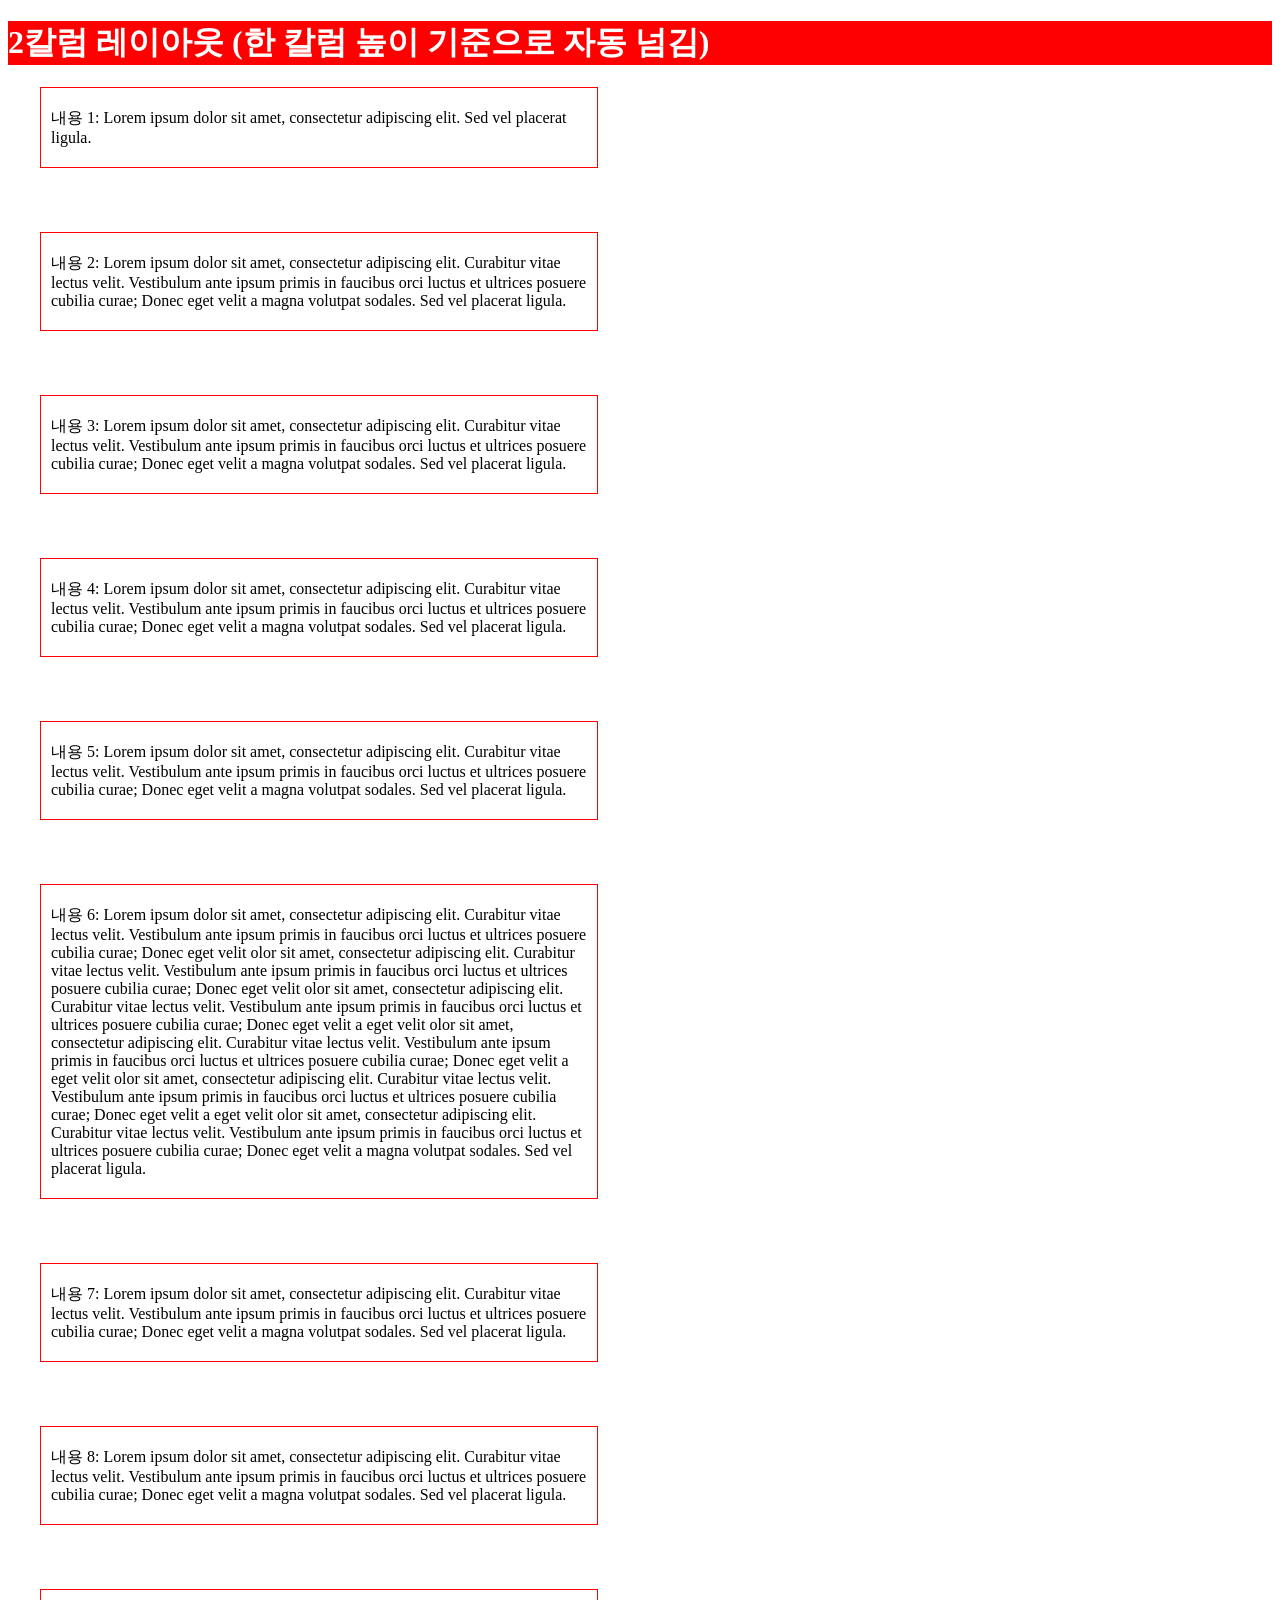
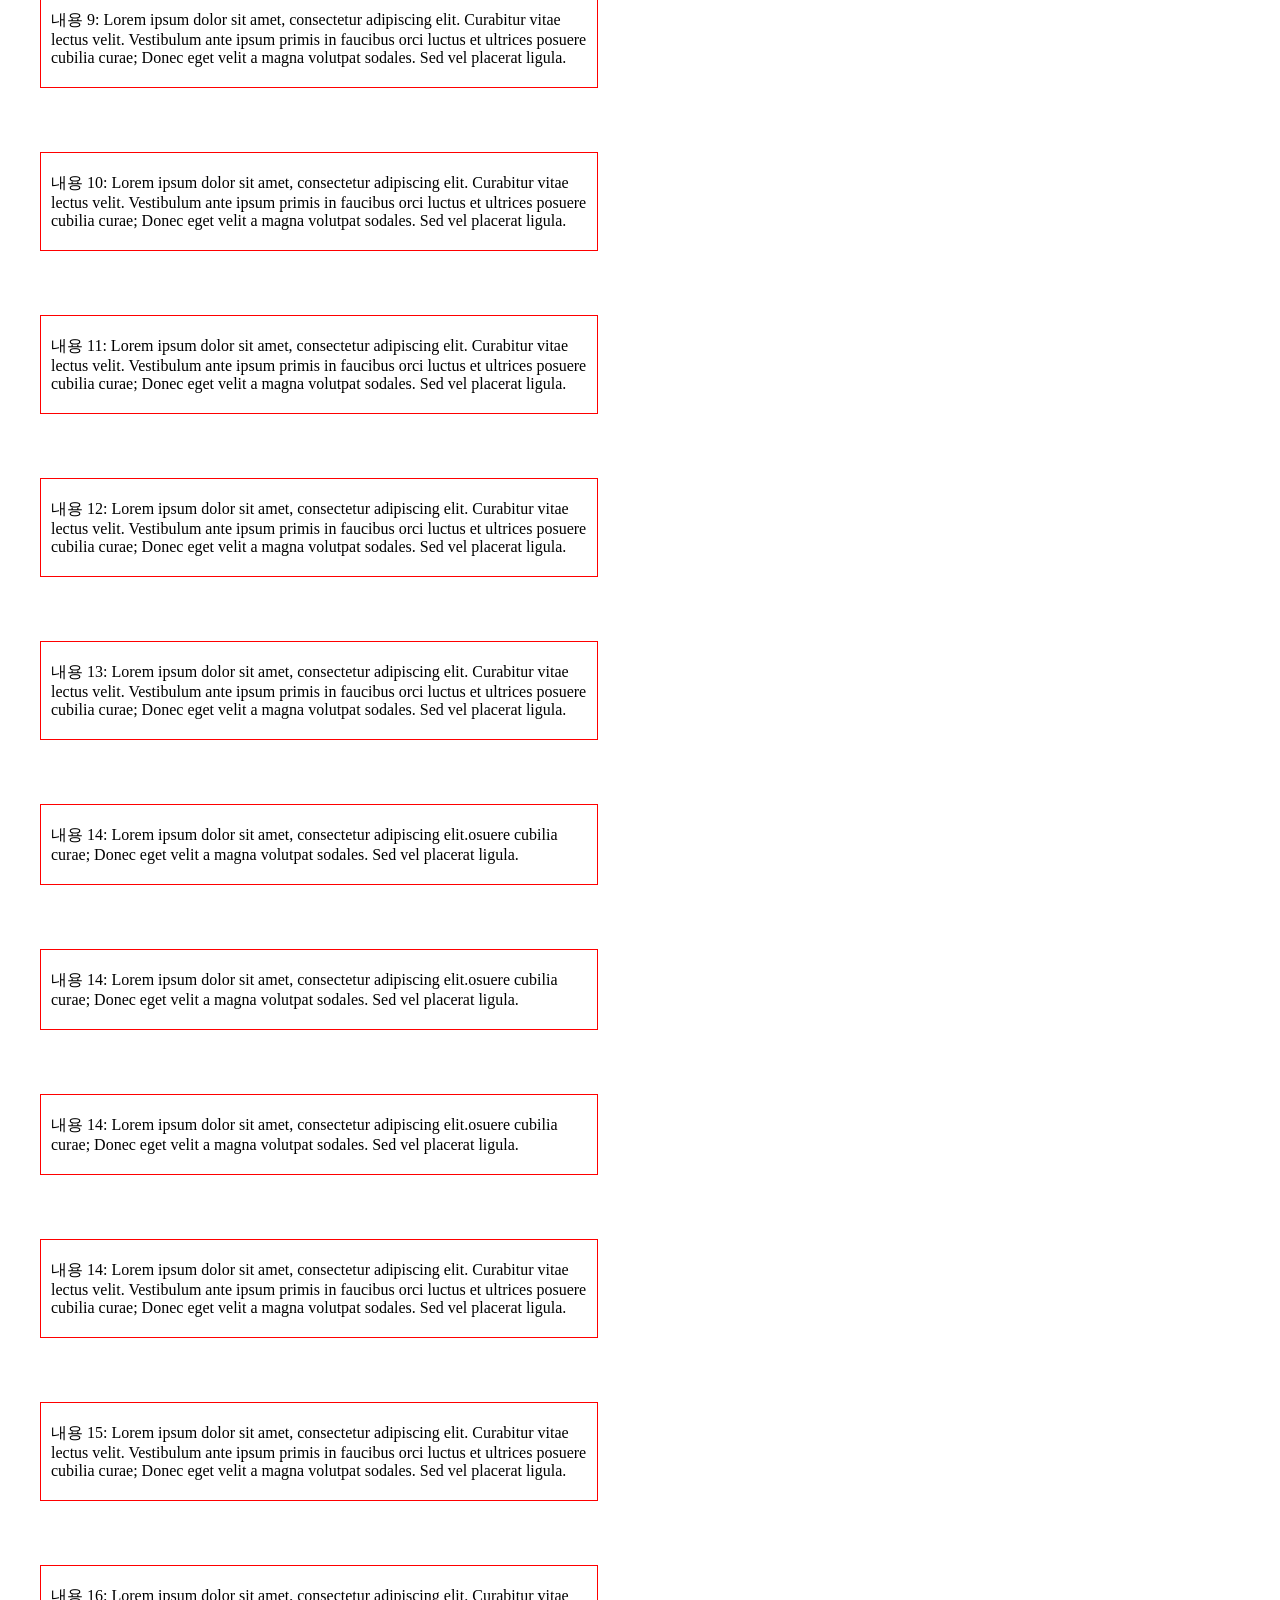
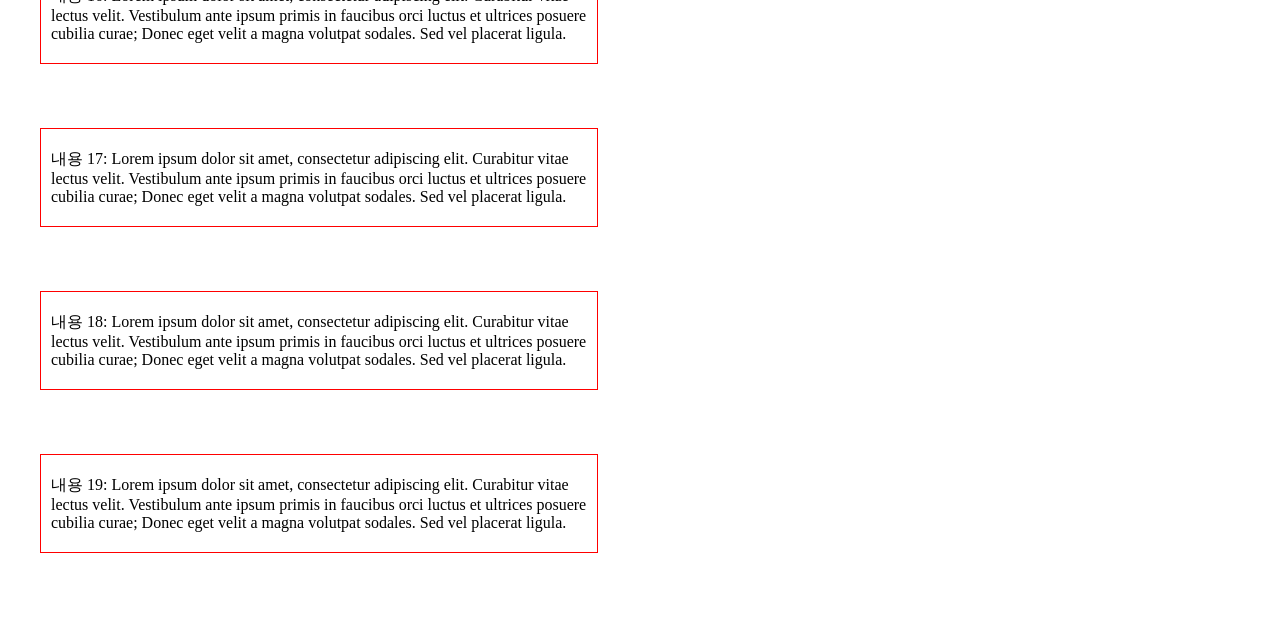
==== auto-column-fill-layout/index.html @ e8850e6c "Rename auto-column.html to index.html" ====
<!DOCTYPE html>
<html lang="ko">
<head>
	<meta charset="UTF-8">
	<meta name="viewport" content="width=device-width, initial-scale=1.0">
	<title>2칼럼 레이아웃</title>
	<link rel="stylesheet" href="auto-column.css">
</head>
<body>
	<h1>2칼럼 레이아웃 (한 칼럼 높이 기준으로 자동 넘김)</h1>
	<!-- JavaScript로 동적으로 p 태그가 생성됩니다 -->
	<div class="container">
		<p>내용 1: Lorem ipsum dolor sit amet, consectetur adipiscing elit. Sed vel placerat ligula.</p><p>내용 2: Lorem ipsum dolor sit amet, consectetur adipiscing elit. Curabitur vitae lectus velit. Vestibulum ante ipsum primis in faucibus orci luctus et ultrices posuere cubilia curae; Donec eget velit a magna volutpat sodales. Sed vel placerat ligula.</p><p>내용 3: Lorem ipsum dolor sit amet, consectetur adipiscing elit. Curabitur vitae lectus velit. Vestibulum ante ipsum primis in faucibus orci luctus et ultrices posuere cubilia curae; Donec eget velit a magna volutpat sodales. Sed vel placerat ligula.</p><p>내용 4: Lorem ipsum dolor sit amet, consectetur adipiscing elit. Curabitur vitae lectus velit. Vestibulum ante ipsum primis in faucibus orci luctus et ultrices posuere cubilia curae; Donec eget velit a magna volutpat sodales. Sed vel placerat ligula.</p><p>내용 5: Lorem ipsum dolor sit amet, consectetur adipiscing elit. Curabitur vitae lectus velit. Vestibulum ante ipsum primis in faucibus orci luctus et ultrices posuere cubilia curae; Donec eget velit a magna volutpat sodales. Sed vel placerat ligula.</p><p>내용 6: Lorem ipsum dolor sit amet, consectetur adipiscing elit. Curabitur vitae lectus velit. Vestibulum ante ipsum primis in faucibus orci luctus et ultrices posuere cubilia curae; Donec eget velit olor sit amet, consectetur adipiscing elit. Curabitur vitae lectus velit. Vestibulum ante ipsum primis in faucibus orci luctus et ultrices posuere cubilia curae; Donec eget velit olor sit amet, consectetur adipiscing elit. Curabitur vitae lectus velit. Vestibulum ante ipsum primis in faucibus orci luctus et ultrices posuere cubilia curae; Donec eget velit a  eget velit olor sit amet, consectetur adipiscing elit. Curabitur vitae lectus velit. Vestibulum ante ipsum primis in faucibus orci luctus et ultrices posuere cubilia curae; Donec eget velit a  eget velit olor sit amet, consectetur adipiscing elit. Curabitur vitae lectus velit. Vestibulum ante ipsum primis in faucibus orci luctus et ultrices posuere cubilia curae; Donec eget velit a  eget velit olor sit amet, consectetur adipiscing elit. Curabitur vitae lectus velit. Vestibulum ante ipsum primis in faucibus orci luctus et ultrices posuere cubilia curae; Donec eget velit a magna volutpat sodales. Sed vel placerat ligula.</p><p>내용 7: Lorem ipsum dolor sit amet, consectetur adipiscing elit. Curabitur vitae lectus velit. Vestibulum ante ipsum primis in faucibus orci luctus et ultrices posuere cubilia curae; Donec eget velit a magna volutpat sodales. Sed vel placerat ligula.</p><p>내용 8: Lorem ipsum dolor sit amet, consectetur adipiscing elit. Curabitur vitae lectus velit. Vestibulum ante ipsum primis in faucibus orci luctus et ultrices posuere cubilia curae; Donec eget velit a magna volutpat sodales. Sed vel placerat ligula.</p><p>내용 9: Lorem ipsum dolor sit amet, consectetur adipiscing elit. Curabitur vitae lectus velit. Vestibulum ante ipsum primis in faucibus orci luctus et ultrices posuere cubilia curae; Donec eget velit a magna volutpat sodales. Sed vel placerat ligula.</p><p>내용 10: Lorem ipsum dolor sit amet, consectetur adipiscing elit. Curabitur vitae lectus velit. Vestibulum ante ipsum primis in faucibus orci luctus et ultrices posuere cubilia curae; Donec eget velit a magna volutpat sodales. Sed vel placerat ligula.</p><p>내용 11: Lorem ipsum dolor sit amet, consectetur adipiscing elit. Curabitur vitae lectus velit. Vestibulum ante ipsum primis in faucibus orci luctus et ultrices posuere cubilia curae; Donec eget velit a magna volutpat sodales. Sed vel placerat ligula.</p><p>내용 12: Lorem ipsum dolor sit amet, consectetur adipiscing elit. Curabitur vitae lectus velit. Vestibulum ante ipsum primis in faucibus orci luctus et ultrices posuere cubilia curae; Donec eget velit a magna volutpat sodales. Sed vel placerat ligula.</p><p>내용 13: Lorem ipsum dolor sit amet, consectetur adipiscing elit. Curabitur vitae lectus velit. Vestibulum ante ipsum primis in faucibus orci luctus et ultrices posuere cubilia curae; Donec eget velit a magna volutpat sodales. Sed vel placerat ligula.</p><p>내용 14: Lorem ipsum dolor sit amet, consectetur adipiscing elit.osuere cubilia curae; Donec eget velit a magna volutpat sodales. Sed vel placerat ligula.</p><p>내용 14: Lorem ipsum dolor sit amet, consectetur adipiscing elit.osuere cubilia curae; Donec eget velit a magna volutpat sodales. Sed vel placerat ligula.</p><p>내용 14: Lorem ipsum dolor sit amet, consectetur adipiscing elit.osuere cubilia curae; Donec eget velit a magna volutpat sodales. Sed vel placerat ligula.</p><p>내용 14: Lorem ipsum dolor sit amet, consectetur adipiscing elit. Curabitur vitae lectus velit. Vestibulum ante ipsum primis in faucibus orci luctus et ultrices posuere cubilia curae; Donec eget velit a magna volutpat sodales. Sed vel placerat ligula.</p><p>내용 15: Lorem ipsum dolor sit amet, consectetur adipiscing elit. Curabitur vitae lectus velit. Vestibulum ante ipsum primis in faucibus orci luctus et ultrices posuere cubilia curae; Donec eget velit a magna volutpat sodales. Sed vel placerat ligula.</p><p>내용 16: Lorem ipsum dolor sit amet, consectetur adipiscing elit. Curabitur vitae lectus velit. Vestibulum ante ipsum primis in faucibus orci luctus et ultrices posuere cubilia curae; Donec eget velit a magna volutpat sodales. Sed vel placerat ligula.</p><p>내용 17: Lorem ipsum dolor sit amet, consectetur adipiscing elit. Curabitur vitae lectus velit. Vestibulum ante ipsum primis in faucibus orci luctus et ultrices posuere cubilia curae; Donec eget velit a magna volutpat sodales. Sed vel placerat ligula.</p><p>내용 18: Lorem ipsum dolor sit amet, consectetur adipiscing elit. Curabitur vitae lectus velit. Vestibulum ante ipsum primis in faucibus orci luctus et ultrices posuere cubilia curae; Donec eget velit a magna volutpat sodales. Sed vel placerat ligula.</p><p>내용 19: Lorem ipsum dolor sit amet, consectetur adipiscing elit. Curabitur vitae lectus velit. Vestibulum ante ipsum primis in faucibus orci luctus et ultrices posuere cubilia curae; Donec eget velit a magna volutpat sodales. Sed vel placerat ligula.</p>
	</div>
</body>
</html>
---- auto-column-fill-layout/auto-column.css ----
@charset "UTF-8";

h1 {
	background-color: red;
	color: white;
}
.container {
	column-count: 2;
	/* 칼럼 수 설정 */
	column-gap: 20px;
	/* 칼럼 간격 설정 */
	column-fill: auto;
	/* 콘텐츠가 세로로 채워지며 칼럼을 넘길 수 있게 설정 */
}

.container p {
	break-inside: avoid;
	margin: 0 2rem 4rem;
	/* 각 콘텐츠 간의 간격 */

	border: solid 1px red;
	padding: 20px 10px;
}
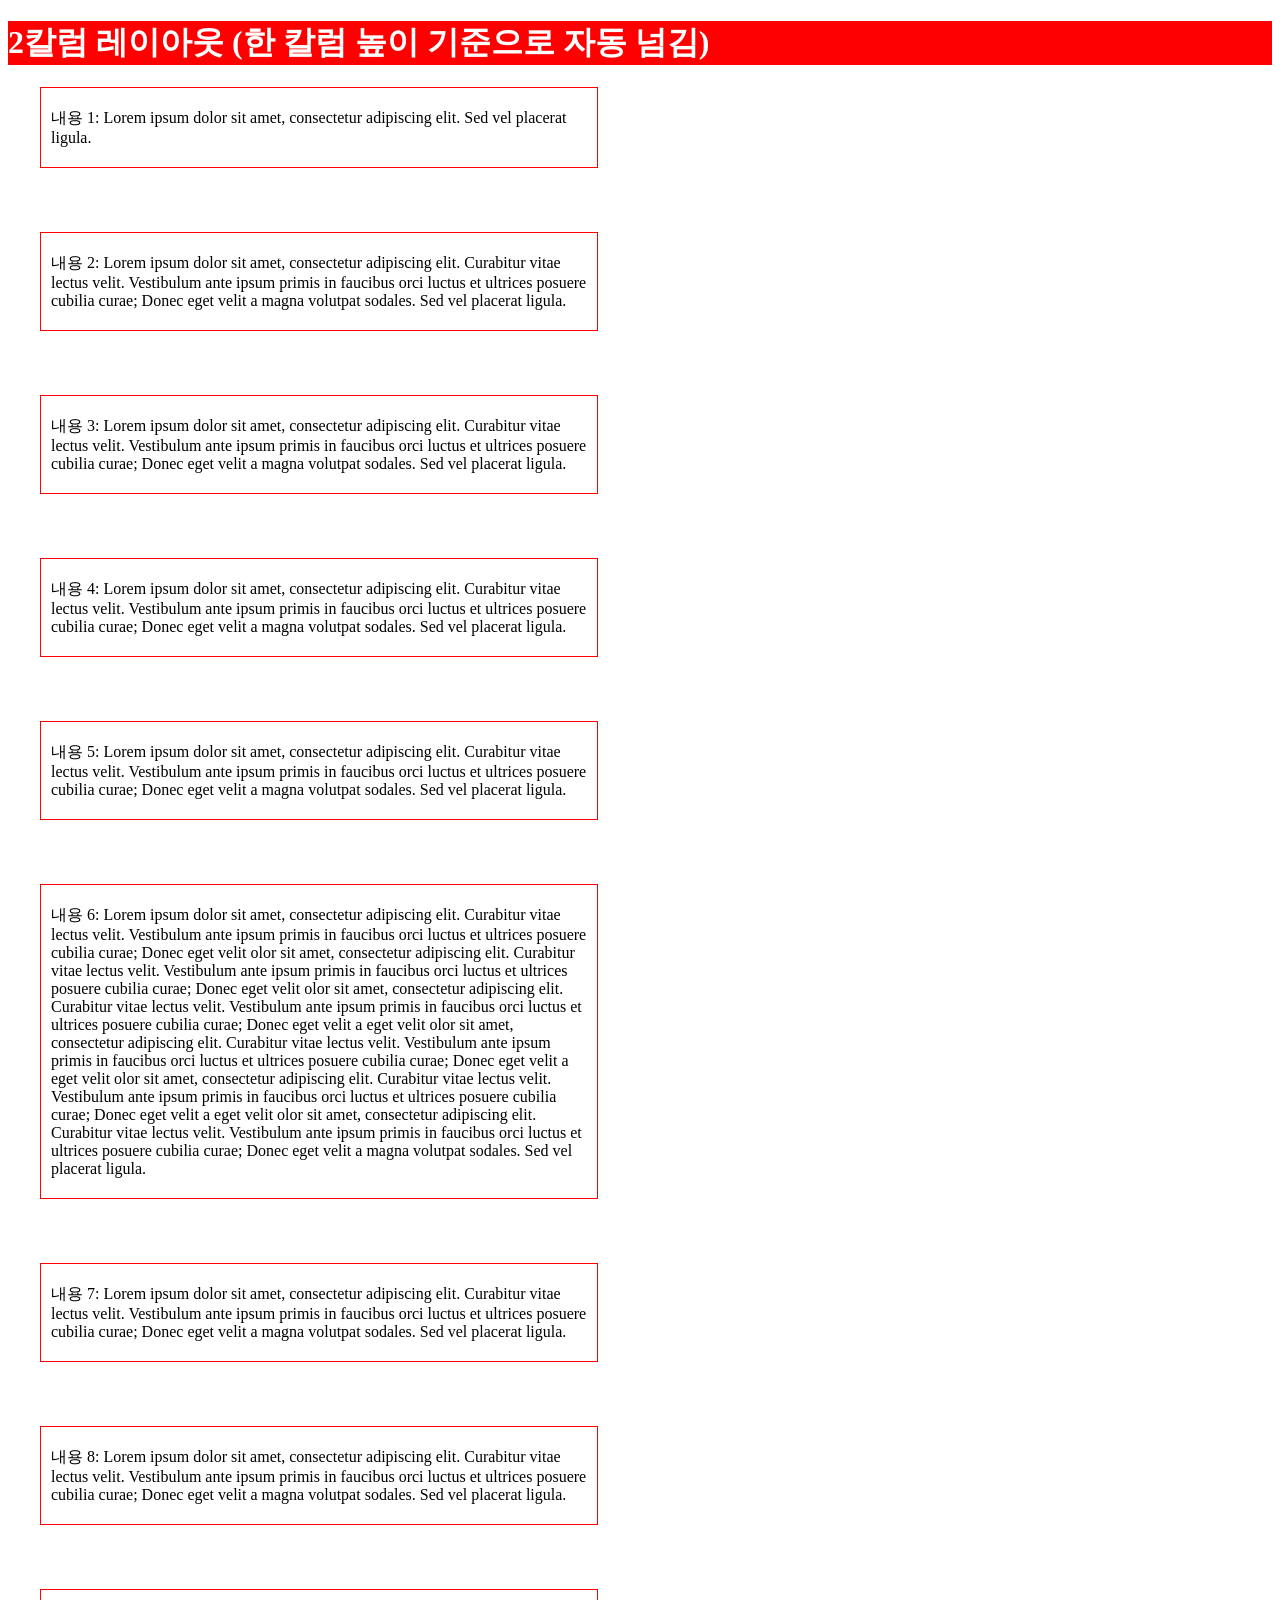
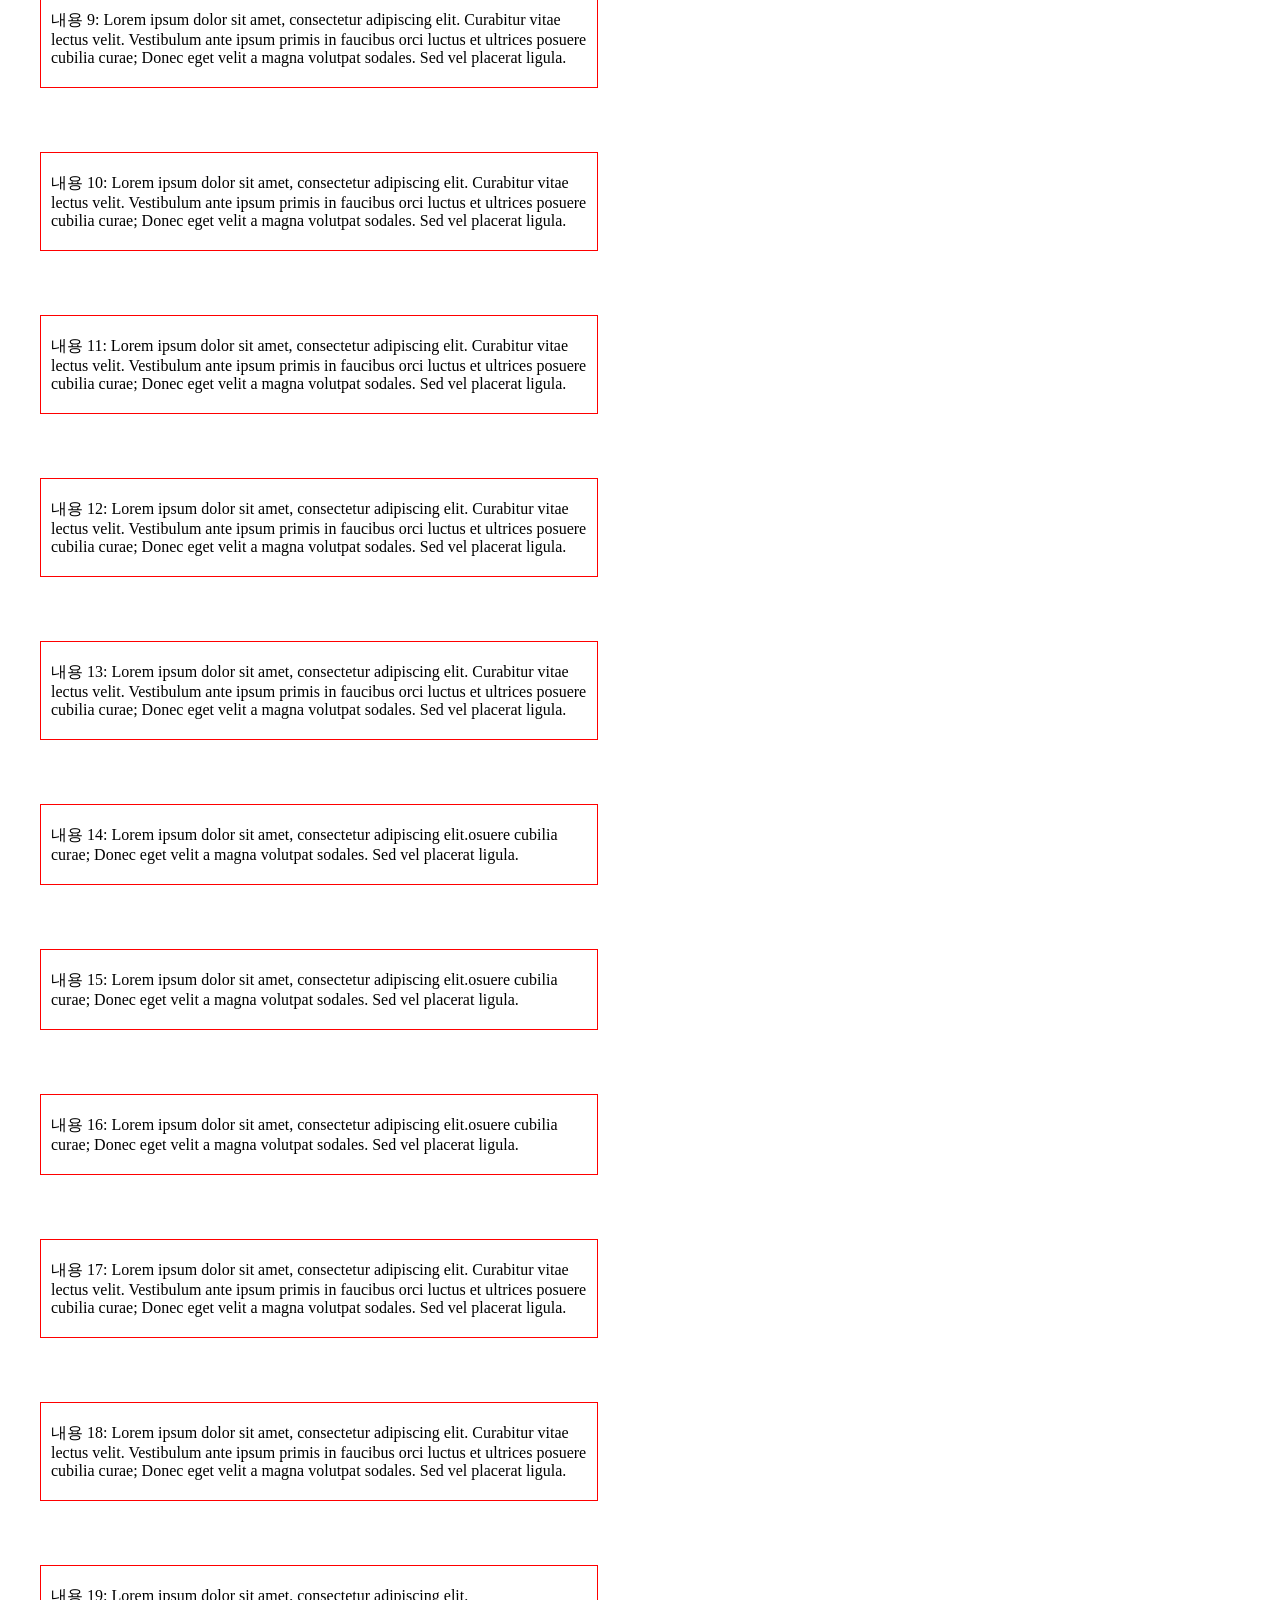
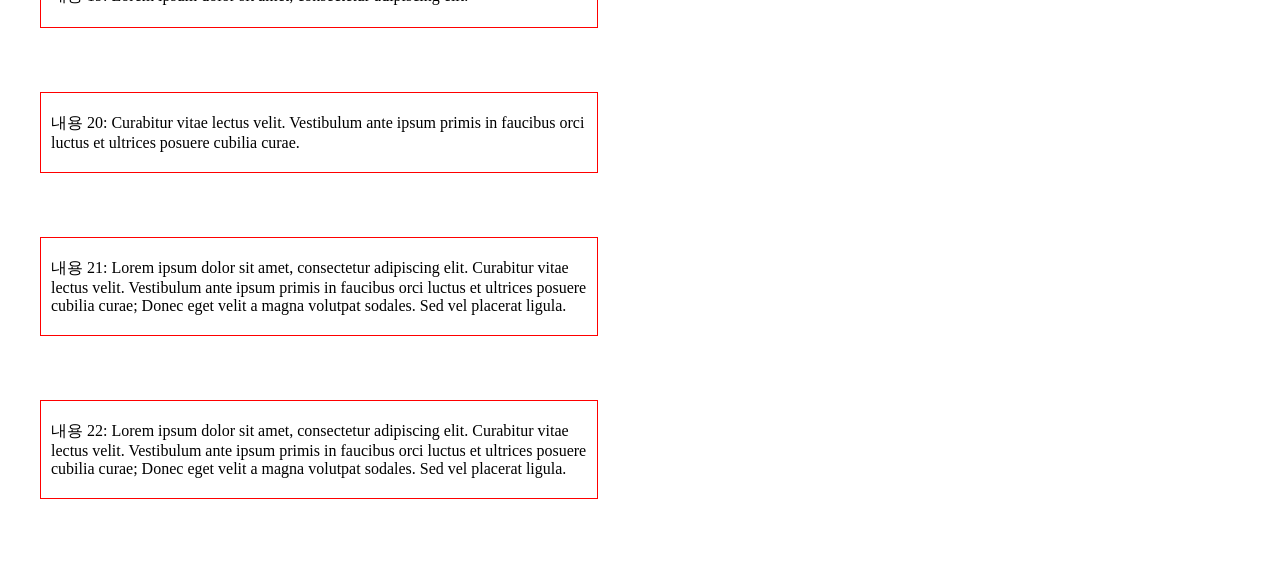
==== commit 39fd01ec: "03/10 R02" ====
--- a/auto-column-fill-layout/index.html
+++ b/auto-column-fill-layout/index.html
@@ -1,16 +1,84 @@
 <!DOCTYPE html>
 <html lang="ko">
+
 <head>
 	<meta charset="UTF-8">
 	<meta name="viewport" content="width=device-width, initial-scale=1.0">
 	<title>2칼럼 레이아웃</title>
 	<link rel="stylesheet" href="auto-column.css">
 </head>
+
 <body>
 	<h1>2칼럼 레이아웃 (한 칼럼 높이 기준으로 자동 넘김)</h1>
 	<!-- JavaScript로 동적으로 p 태그가 생성됩니다 -->
 	<div class="container">
-		<p>내용 1: Lorem ipsum dolor sit amet, consectetur adipiscing elit. Sed vel placerat ligula.</p><p>내용 2: Lorem ipsum dolor sit amet, consectetur adipiscing elit. Curabitur vitae lectus velit. Vestibulum ante ipsum primis in faucibus orci luctus et ultrices posuere cubilia curae; Donec eget velit a magna volutpat sodales. Sed vel placerat ligula.</p><p>내용 3: Lorem ipsum dolor sit amet, consectetur adipiscing elit. Curabitur vitae lectus velit. Vestibulum ante ipsum primis in faucibus orci luctus et ultrices posuere cubilia curae; Donec eget velit a magna volutpat sodales. Sed vel placerat ligula.</p><p>내용 4: Lorem ipsum dolor sit amet, consectetur adipiscing elit. Curabitur vitae lectus velit. Vestibulum ante ipsum primis in faucibus orci luctus et ultrices posuere cubilia curae; Donec eget velit a magna volutpat sodales. Sed vel placerat ligula.</p><p>내용 5: Lorem ipsum dolor sit amet, consectetur adipiscing elit. Curabitur vitae lectus velit. Vestibulum ante ipsum primis in faucibus orci luctus et ultrices posuere cubilia curae; Donec eget velit a magna volutpat sodales. Sed vel placerat ligula.</p><p>내용 6: Lorem ipsum dolor sit amet, consectetur adipiscing elit. Curabitur vitae lectus velit. Vestibulum ante ipsum primis in faucibus orci luctus et ultrices posuere cubilia curae; Donec eget velit olor sit amet, consectetur adipiscing elit. Curabitur vitae lectus velit. Vestibulum ante ipsum primis in faucibus orci luctus et ultrices posuere cubilia curae; Donec eget velit olor sit amet, consectetur adipiscing elit. Curabitur vitae lectus velit. Vestibulum ante ipsum primis in faucibus orci luctus et ultrices posuere cubilia curae; Donec eget velit a  eget velit olor sit amet, consectetur adipiscing elit. Curabitur vitae lectus velit. Vestibulum ante ipsum primis in faucibus orci luctus et ultrices posuere cubilia curae; Donec eget velit a  eget velit olor sit amet, consectetur adipiscing elit. Curabitur vitae lectus velit. Vestibulum ante ipsum primis in faucibus orci luctus et ultrices posuere cubilia curae; Donec eget velit a  eget velit olor sit amet, consectetur adipiscing elit. Curabitur vitae lectus velit. Vestibulum ante ipsum primis in faucibus orci luctus et ultrices posuere cubilia curae; Donec eget velit a magna volutpat sodales. Sed vel placerat ligula.</p><p>내용 7: Lorem ipsum dolor sit amet, consectetur adipiscing elit. Curabitur vitae lectus velit. Vestibulum ante ipsum primis in faucibus orci luctus et ultrices posuere cubilia curae; Donec eget velit a magna volutpat sodales. Sed vel placerat ligula.</p><p>내용 8: Lorem ipsum dolor sit amet, consectetur adipiscing elit. Curabitur vitae lectus velit. Vestibulum ante ipsum primis in faucibus orci luctus et ultrices posuere cubilia curae; Donec eget velit a magna volutpat sodales. Sed vel placerat ligula.</p><p>내용 9: Lorem ipsum dolor sit amet, consectetur adipiscing elit. Curabitur vitae lectus velit. Vestibulum ante ipsum primis in faucibus orci luctus et ultrices posuere cubilia curae; Donec eget velit a magna volutpat sodales. Sed vel placerat ligula.</p><p>내용 10: Lorem ipsum dolor sit amet, consectetur adipiscing elit. Curabitur vitae lectus velit. Vestibulum ante ipsum primis in faucibus orci luctus et ultrices posuere cubilia curae; Donec eget velit a magna volutpat sodales. Sed vel placerat ligula.</p><p>내용 11: Lorem ipsum dolor sit amet, consectetur adipiscing elit. Curabitur vitae lectus velit. Vestibulum ante ipsum primis in faucibus orci luctus et ultrices posuere cubilia curae; Donec eget velit a magna volutpat sodales. Sed vel placerat ligula.</p><p>내용 12: Lorem ipsum dolor sit amet, consectetur adipiscing elit. Curabitur vitae lectus velit. Vestibulum ante ipsum primis in faucibus orci luctus et ultrices posuere cubilia curae; Donec eget velit a magna volutpat sodales. Sed vel placerat ligula.</p><p>내용 13: Lorem ipsum dolor sit amet, consectetur adipiscing elit. Curabitur vitae lectus velit. Vestibulum ante ipsum primis in faucibus orci luctus et ultrices posuere cubilia curae; Donec eget velit a magna volutpat sodales. Sed vel placerat ligula.</p><p>내용 14: Lorem ipsum dolor sit amet, consectetur adipiscing elit.osuere cubilia curae; Donec eget velit a magna volutpat sodales. Sed vel placerat ligula.</p><p>내용 14: Lorem ipsum dolor sit amet, consectetur adipiscing elit.osuere cubilia curae; Donec eget velit a magna volutpat sodales. Sed vel placerat ligula.</p><p>내용 14: Lorem ipsum dolor sit amet, consectetur adipiscing elit.osuere cubilia curae; Donec eget velit a magna volutpat sodales. Sed vel placerat ligula.</p><p>내용 14: Lorem ipsum dolor sit amet, consectetur adipiscing elit. Curabitur vitae lectus velit. Vestibulum ante ipsum primis in faucibus orci luctus et ultrices posuere cubilia curae; Donec eget velit a magna volutpat sodales. Sed vel placerat ligula.</p><p>내용 15: Lorem ipsum dolor sit amet, consectetur adipiscing elit. Curabitur vitae lectus velit. Vestibulum ante ipsum primis in faucibus orci luctus et ultrices posuere cubilia curae; Donec eget velit a magna volutpat sodales. Sed vel placerat ligula.</p><p>내용 16: Lorem ipsum dolor sit amet, consectetur adipiscing elit. Curabitur vitae lectus velit. Vestibulum ante ipsum primis in faucibus orci luctus et ultrices posuere cubilia curae; Donec eget velit a magna volutpat sodales. Sed vel placerat ligula.</p><p>내용 17: Lorem ipsum dolor sit amet, consectetur adipiscing elit. Curabitur vitae lectus velit. Vestibulum ante ipsum primis in faucibus orci luctus et ultrices posuere cubilia curae; Donec eget velit a magna volutpat sodales. Sed vel placerat ligula.</p><p>내용 18: Lorem ipsum dolor sit amet, consectetur adipiscing elit. Curabitur vitae lectus velit. Vestibulum ante ipsum primis in faucibus orci luctus et ultrices posuere cubilia curae; Donec eget velit a magna volutpat sodales. Sed vel placerat ligula.</p><p>내용 19: Lorem ipsum dolor sit amet, consectetur adipiscing elit. Curabitur vitae lectus velit. Vestibulum ante ipsum primis in faucibus orci luctus et ultrices posuere cubilia curae; Donec eget velit a magna volutpat sodales. Sed vel placerat ligula.</p>
+		<p>내용 1: Lorem ipsum dolor sit amet, consectetur adipiscing elit. Sed vel placerat ligula.</p>
+		<p>내용 2: Lorem ipsum dolor sit amet, consectetur adipiscing elit. Curabitur vitae lectus velit. Vestibulum ante
+			ipsum primis in faucibus orci luctus et ultrices posuere cubilia curae; Donec eget velit a magna volutpat
+			sodales. Sed vel placerat ligula.</p>
+		<p>내용 3: Lorem ipsum dolor sit amet, consectetur adipiscing elit. Curabitur vitae lectus velit. Vestibulum ante
+			ipsum primis in faucibus orci luctus et ultrices posuere cubilia curae; Donec eget velit a magna volutpat
+			sodales. Sed vel placerat ligula.</p>
+		<p>내용 4: Lorem ipsum dolor sit amet, consectetur adipiscing elit. Curabitur vitae lectus velit. Vestibulum ante
+			ipsum primis in faucibus orci luctus et ultrices posuere cubilia curae; Donec eget velit a magna volutpat
+			sodales. Sed vel placerat ligula.</p>
+		<p>내용 5: Lorem ipsum dolor sit amet, consectetur adipiscing elit. Curabitur vitae lectus velit. Vestibulum ante
+			ipsum primis in faucibus orci luctus et ultrices posuere cubilia curae; Donec eget velit a magna volutpat
+			sodales. Sed vel placerat ligula.</p>
+		<p>내용 6: Lorem ipsum dolor sit amet, consectetur adipiscing elit. Curabitur vitae lectus velit. Vestibulum ante
+			ipsum primis in faucibus orci luctus et ultrices posuere cubilia curae; Donec eget velit olor sit amet,
+			consectetur adipiscing elit. Curabitur vitae lectus velit. Vestibulum ante ipsum primis in faucibus orci
+			luctus et ultrices posuere cubilia curae; Donec eget velit olor sit amet, consectetur adipiscing elit.
+			Curabitur vitae lectus velit. Vestibulum ante ipsum primis in faucibus orci luctus et ultrices posuere
+			cubilia curae; Donec eget velit a eget velit olor sit amet, consectetur adipiscing elit. Curabitur vitae
+			lectus velit. Vestibulum ante ipsum primis in faucibus orci luctus et ultrices posuere cubilia curae; Donec
+			eget velit a eget velit olor sit amet, consectetur adipiscing elit. Curabitur vitae lectus velit. Vestibulum
+			ante ipsum primis in faucibus orci luctus et ultrices posuere cubilia curae; Donec eget velit a eget velit
+			olor sit amet, consectetur adipiscing elit. Curabitur vitae lectus velit. Vestibulum ante ipsum primis in
+			faucibus orci luctus et ultrices posuere cubilia curae; Donec eget velit a magna volutpat sodales. Sed vel
+			placerat ligula.</p>
+		<p>내용 7: Lorem ipsum dolor sit amet, consectetur adipiscing elit. Curabitur vitae lectus velit. Vestibulum ante
+			ipsum primis in faucibus orci luctus et ultrices posuere cubilia curae; Donec eget velit a magna volutpat
+			sodales. Sed vel placerat ligula.</p>
+		<p>내용 8: Lorem ipsum dolor sit amet, consectetur adipiscing elit. Curabitur vitae lectus velit. Vestibulum ante
+			ipsum primis in faucibus orci luctus et ultrices posuere cubilia curae; Donec eget velit a magna volutpat
+			sodales. Sed vel placerat ligula.</p>
+		<p>내용 9: Lorem ipsum dolor sit amet, consectetur adipiscing elit. Curabitur vitae lectus velit. Vestibulum ante
+			ipsum primis in faucibus orci luctus et ultrices posuere cubilia curae; Donec eget velit a magna volutpat
+			sodales. Sed vel placerat ligula.</p>
+		<p>내용 10: Lorem ipsum dolor sit amet, consectetur adipiscing elit. Curabitur vitae lectus velit. Vestibulum ante
+			ipsum primis in faucibus orci luctus et ultrices posuere cubilia curae; Donec eget velit a magna volutpat
+			sodales. Sed vel placerat ligula.</p>
+		<p>내용 11: Lorem ipsum dolor sit amet, consectetur adipiscing elit. Curabitur vitae lectus velit. Vestibulum ante
+			ipsum primis in faucibus orci luctus et ultrices posuere cubilia curae; Donec eget velit a magna volutpat
+			sodales. Sed vel placerat ligula.</p>
+		<p>내용 12: Lorem ipsum dolor sit amet, consectetur adipiscing elit. Curabitur vitae lectus velit. Vestibulum ante
+			ipsum primis in faucibus orci luctus et ultrices posuere cubilia curae; Donec eget velit a magna volutpat
+			sodales. Sed vel placerat ligula.</p>
+		<p>내용 13: Lorem ipsum dolor sit amet, consectetur adipiscing elit. Curabitur vitae lectus velit. Vestibulum ante
+			ipsum primis in faucibus orci luctus et ultrices posuere cubilia curae; Donec eget velit a magna volutpat
+			sodales. Sed vel placerat ligula.</p>
+		<p>내용 14: Lorem ipsum dolor sit amet, consectetur adipiscing elit.osuere cubilia curae; Donec eget velit a magna
+			volutpat sodales. Sed vel placerat ligula.</p>
+		<p>내용 15: Lorem ipsum dolor sit amet, consectetur adipiscing elit.osuere cubilia curae; Donec eget velit a magna
+			volutpat sodales. Sed vel placerat ligula.</p>
+		<p>내용 16: Lorem ipsum dolor sit amet, consectetur adipiscing elit.osuere cubilia curae; Donec eget velit a magna
+			volutpat sodales. Sed vel placerat ligula.</p>
+		<p>내용 17: Lorem ipsum dolor sit amet, consectetur adipiscing elit. Curabitur vitae lectus velit. Vestibulum ante
+			ipsum primis in faucibus orci luctus et ultrices posuere cubilia curae; Donec eget velit a magna volutpat
+			sodales. Sed vel placerat ligula.</p>
+		<p>내용 18: Lorem ipsum dolor sit amet, consectetur adipiscing elit. Curabitur vitae lectus velit. Vestibulum ante
+			ipsum primis in faucibus orci luctus et ultrices posuere cubilia curae; Donec eget velit a magna volutpat
+			sodales. Sed vel placerat ligula.</p>
+		<p>내용 19: Lorem ipsum dolor sit amet, consectetur adipiscing elit.</p>
+		<p>내용 20: Curabitur vitae lectus velit. Vestibulum ante ipsum primis in faucibus orci luctus et ultrices posuere cubilia curae.</p>
+		<p>내용 21: Lorem ipsum dolor sit amet, consectetur adipiscing elit. Curabitur vitae lectus velit. Vestibulum ante
+			ipsum primis in faucibus orci luctus et ultrices posuere cubilia curae; Donec eget velit a magna volutpat
+			sodales. Sed vel placerat ligula.</p>
+		<p>내용 22: Lorem ipsum dolor sit amet, consectetur adipiscing elit. Curabitur vitae lectus velit. Vestibulum ante
+			ipsum primis in faucibus orci luctus et ultrices posuere cubilia curae; Donec eget velit a magna volutpat
+			sodales. Sed vel placerat ligula.</p>
 	</div>
 </body>
-</html>
+
+</html>
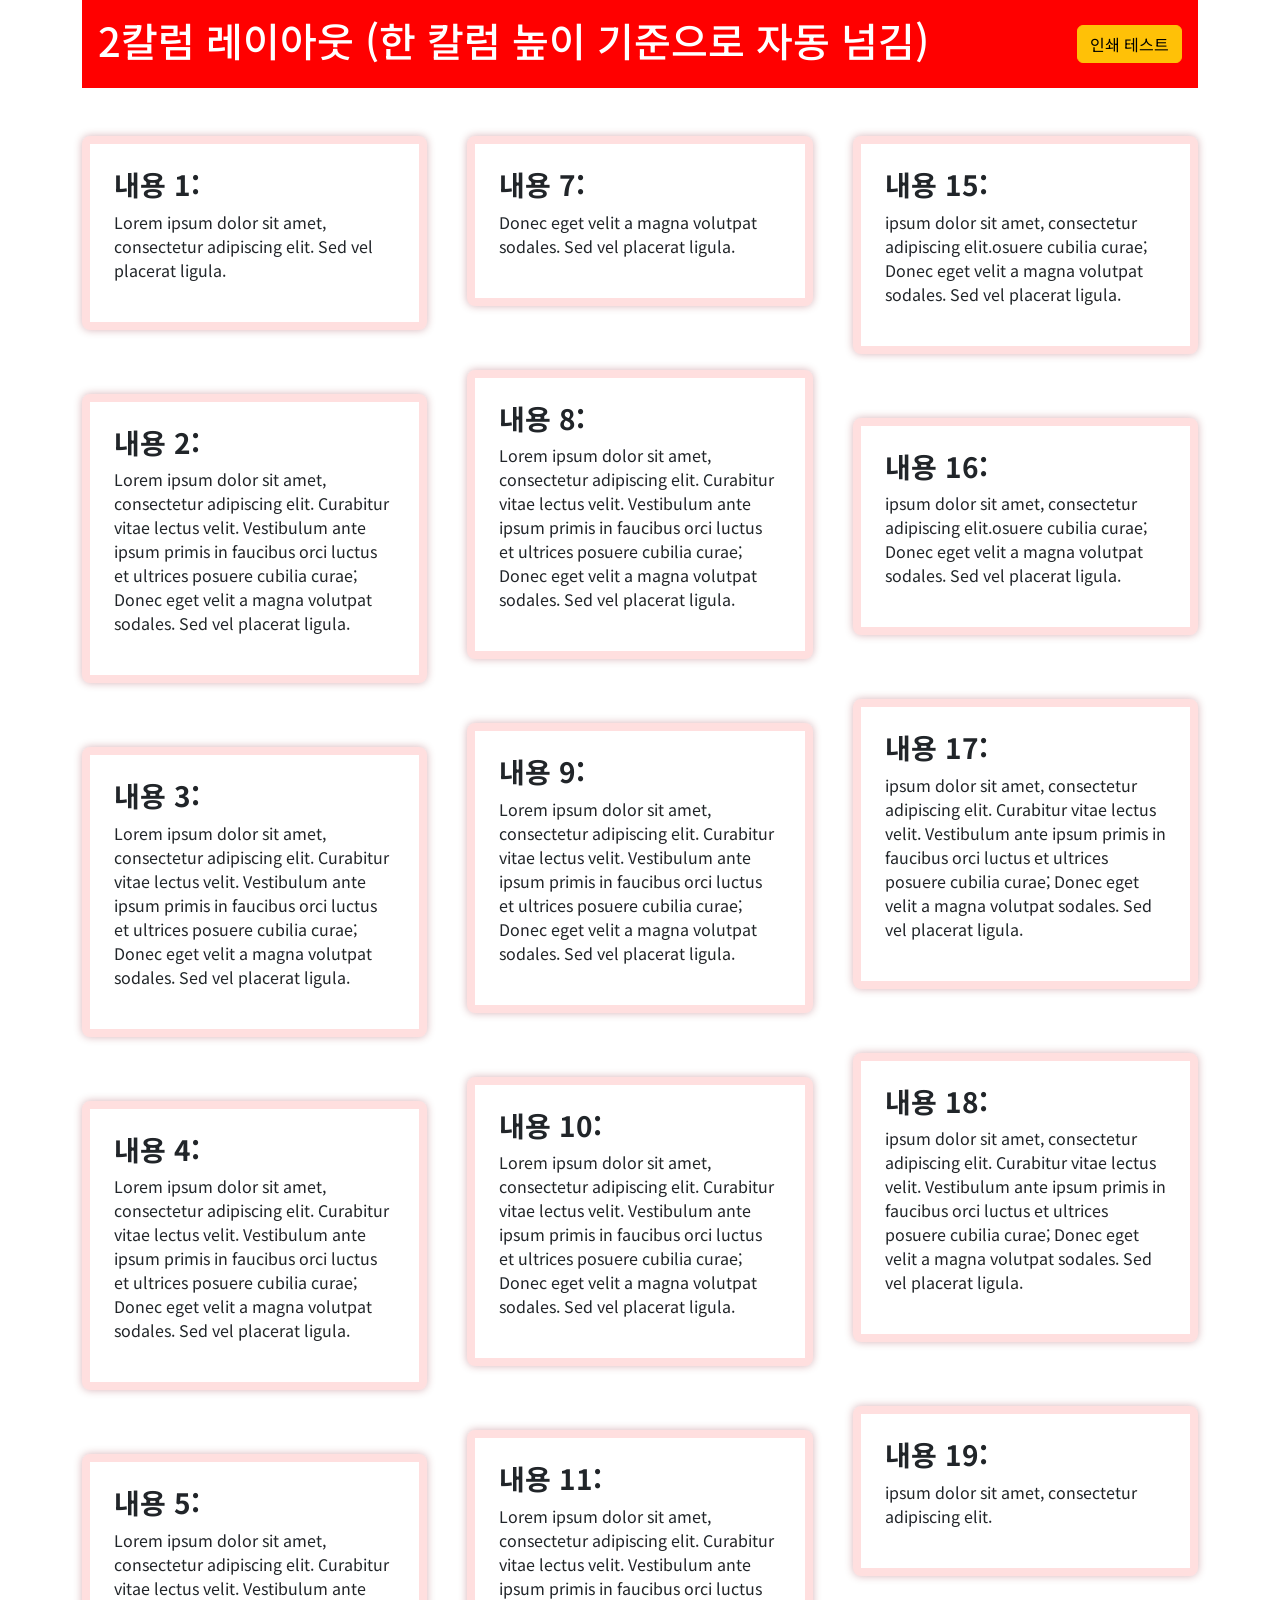
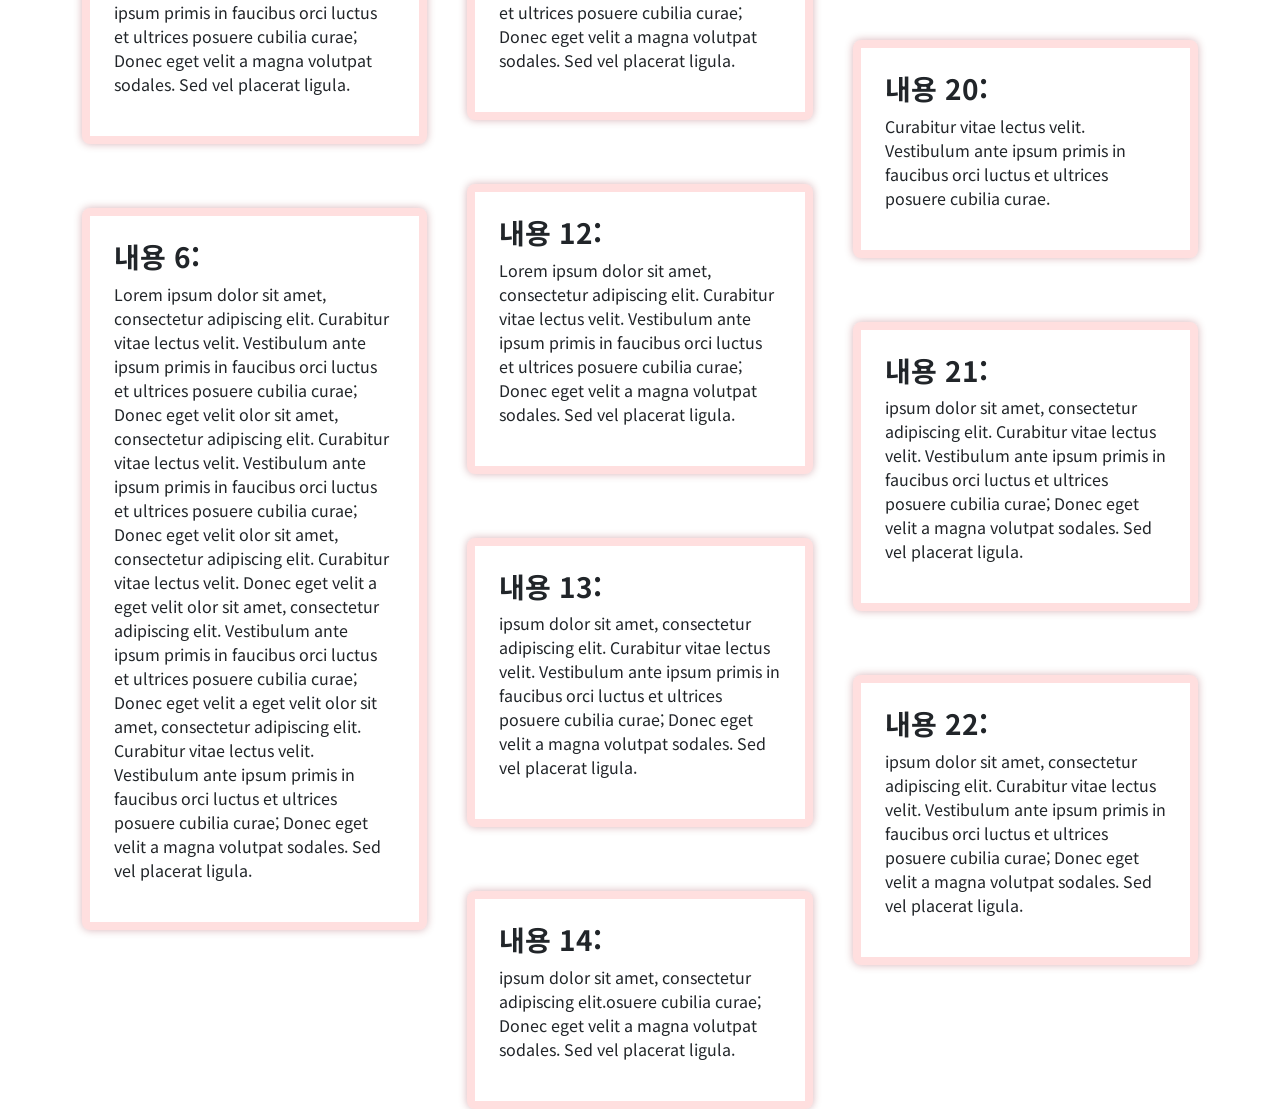
==== commit eeb393cf: "03/10 R03" ====
--- a/auto-column-fill-layout/index.html
+++ b/auto-column-fill-layout/index.html
@@ -5,79 +5,150 @@
 	<meta charset="UTF-8">
 	<meta name="viewport" content="width=device-width, initial-scale=1.0">
 	<title>2칼럼 레이아웃</title>
+	<link rel="stylesheet" href="https://cdn.jsdelivr.net/npm/bootstrap@5.3.3/dist/css/bootstrap.min.css">
+	<link href="https://fonts.googleapis.com/css2?family=Noto+Sans+KR:wght@100;300;400;500;700&display=swap" rel="stylesheet">
 	<link rel="stylesheet" href="auto-column.css">
 </head>
 
 <body>
-	<h1>2칼럼 레이아웃 (한 칼럼 높이 기준으로 자동 넘김)</h1>
-	<!-- JavaScript로 동적으로 p 태그가 생성됩니다 -->
 	<div class="container">
-		<p>내용 1: Lorem ipsum dolor sit amet, consectetur adipiscing elit. Sed vel placerat ligula.</p>
-		<p>내용 2: Lorem ipsum dolor sit amet, consectetur adipiscing elit. Curabitur vitae lectus velit. Vestibulum ante
-			ipsum primis in faucibus orci luctus et ultrices posuere cubilia curae; Donec eget velit a magna volutpat
-			sodales. Sed vel placerat ligula.</p>
-		<p>내용 3: Lorem ipsum dolor sit amet, consectetur adipiscing elit. Curabitur vitae lectus velit. Vestibulum ante
-			ipsum primis in faucibus orci luctus et ultrices posuere cubilia curae; Donec eget velit a magna volutpat
-			sodales. Sed vel placerat ligula.</p>
-		<p>내용 4: Lorem ipsum dolor sit amet, consectetur adipiscing elit. Curabitur vitae lectus velit. Vestibulum ante
-			ipsum primis in faucibus orci luctus et ultrices posuere cubilia curae; Donec eget velit a magna volutpat
-			sodales. Sed vel placerat ligula.</p>
-		<p>내용 5: Lorem ipsum dolor sit amet, consectetur adipiscing elit. Curabitur vitae lectus velit. Vestibulum ante
-			ipsum primis in faucibus orci luctus et ultrices posuere cubilia curae; Donec eget velit a magna volutpat
-			sodales. Sed vel placerat ligula.</p>
-		<p>내용 6: Lorem ipsum dolor sit amet, consectetur adipiscing elit. Curabitur vitae lectus velit. Vestibulum ante
-			ipsum primis in faucibus orci luctus et ultrices posuere cubilia curae; Donec eget velit olor sit amet,
-			consectetur adipiscing elit. Curabitur vitae lectus velit. Vestibulum ante ipsum primis in faucibus orci
-			luctus et ultrices posuere cubilia curae; Donec eget velit olor sit amet, consectetur adipiscing elit.
-			Curabitur vitae lectus velit. Vestibulum ante ipsum primis in faucibus orci luctus et ultrices posuere
-			cubilia curae; Donec eget velit a eget velit olor sit amet, consectetur adipiscing elit. Curabitur vitae
-			lectus velit. Vestibulum ante ipsum primis in faucibus orci luctus et ultrices posuere cubilia curae; Donec
-			eget velit a eget velit olor sit amet, consectetur adipiscing elit. Curabitur vitae lectus velit. Vestibulum
-			ante ipsum primis in faucibus orci luctus et ultrices posuere cubilia curae; Donec eget velit a eget velit
-			olor sit amet, consectetur adipiscing elit. Curabitur vitae lectus velit. Vestibulum ante ipsum primis in
-			faucibus orci luctus et ultrices posuere cubilia curae; Donec eget velit a magna volutpat sodales. Sed vel
-			placerat ligula.</p>
-		<p>내용 7: Lorem ipsum dolor sit amet, consectetur adipiscing elit. Curabitur vitae lectus velit. Vestibulum ante
-			ipsum primis in faucibus orci luctus et ultrices posuere cubilia curae; Donec eget velit a magna volutpat
-			sodales. Sed vel placerat ligula.</p>
-		<p>내용 8: Lorem ipsum dolor sit amet, consectetur adipiscing elit. Curabitur vitae lectus velit. Vestibulum ante
-			ipsum primis in faucibus orci luctus et ultrices posuere cubilia curae; Donec eget velit a magna volutpat
-			sodales. Sed vel placerat ligula.</p>
-		<p>내용 9: Lorem ipsum dolor sit amet, consectetur adipiscing elit. Curabitur vitae lectus velit. Vestibulum ante
-			ipsum primis in faucibus orci luctus et ultrices posuere cubilia curae; Donec eget velit a magna volutpat
-			sodales. Sed vel placerat ligula.</p>
-		<p>내용 10: Lorem ipsum dolor sit amet, consectetur adipiscing elit. Curabitur vitae lectus velit. Vestibulum ante
-			ipsum primis in faucibus orci luctus et ultrices posuere cubilia curae; Donec eget velit a magna volutpat
-			sodales. Sed vel placerat ligula.</p>
-		<p>내용 11: Lorem ipsum dolor sit amet, consectetur adipiscing elit. Curabitur vitae lectus velit. Vestibulum ante
-			ipsum primis in faucibus orci luctus et ultrices posuere cubilia curae; Donec eget velit a magna volutpat
-			sodales. Sed vel placerat ligula.</p>
-		<p>내용 12: Lorem ipsum dolor sit amet, consectetur adipiscing elit. Curabitur vitae lectus velit. Vestibulum ante
-			ipsum primis in faucibus orci luctus et ultrices posuere cubilia curae; Donec eget velit a magna volutpat
-			sodales. Sed vel placerat ligula.</p>
-		<p>내용 13: Lorem ipsum dolor sit amet, consectetur adipiscing elit. Curabitur vitae lectus velit. Vestibulum ante
-			ipsum primis in faucibus orci luctus et ultrices posuere cubilia curae; Donec eget velit a magna volutpat
-			sodales. Sed vel placerat ligula.</p>
-		<p>내용 14: Lorem ipsum dolor sit amet, consectetur adipiscing elit.osuere cubilia curae; Donec eget velit a magna
-			volutpat sodales. Sed vel placerat ligula.</p>
-		<p>내용 15: Lorem ipsum dolor sit amet, consectetur adipiscing elit.osuere cubilia curae; Donec eget velit a magna
-			volutpat sodales. Sed vel placerat ligula.</p>
-		<p>내용 16: Lorem ipsum dolor sit amet, consectetur adipiscing elit.osuere cubilia curae; Donec eget velit a magna
-			volutpat sodales. Sed vel placerat ligula.</p>
-		<p>내용 17: Lorem ipsum dolor sit amet, consectetur adipiscing elit. Curabitur vitae lectus velit. Vestibulum ante
-			ipsum primis in faucibus orci luctus et ultrices posuere cubilia curae; Donec eget velit a magna volutpat
-			sodales. Sed vel placerat ligula.</p>
-		<p>내용 18: Lorem ipsum dolor sit amet, consectetur adipiscing elit. Curabitur vitae lectus velit. Vestibulum ante
-			ipsum primis in faucibus orci luctus et ultrices posuere cubilia curae; Donec eget velit a magna volutpat
-			sodales. Sed vel placerat ligula.</p>
-		<p>내용 19: Lorem ipsum dolor sit amet, consectetur adipiscing elit.</p>
-		<p>내용 20: Curabitur vitae lectus velit. Vestibulum ante ipsum primis in faucibus orci luctus et ultrices posuere cubilia curae.</p>
-		<p>내용 21: Lorem ipsum dolor sit amet, consectetur adipiscing elit. Curabitur vitae lectus velit. Vestibulum ante
-			ipsum primis in faucibus orci luctus et ultrices posuere cubilia curae; Donec eget velit a magna volutpat
-			sodales. Sed vel placerat ligula.</p>
-		<p>내용 22: Lorem ipsum dolor sit amet, consectetur adipiscing elit. Curabitur vitae lectus velit. Vestibulum ante
-			ipsum primis in faucibus orci luctus et ultrices posuere cubilia curae; Donec eget velit a magna volutpat
-			sodales. Sed vel placerat ligula.</p>
+		<div class="title-box">
+			<h1>2칼럼 레이아웃 (한 칼럼 높이 기준으로 자동 넘김)</h1>
+			<button class="btn btn-warning" onclick="window.print();">
+				<i class="fas fa-print"></i> 인쇄 테스트
+			</button>
+		</div>
+		
+		<div class="list">
+			<div class="item">
+				<h3>내용 1: </h3>
+				<p>Lorem ipsum dolor sit amet, consectetur adipiscing elit. Sed vel placerat ligula.</p>
+			</div>
+			<div class="item">
+				<h3>내용 2: </h3>
+				<p>Lorem ipsum dolor sit amet, consectetur adipiscing elit. Curabitur vitae lectus velit. Vestibulum ante
+				ipsum primis in faucibus orci luctus et ultrices posuere cubilia curae; Donec eget velit a magna volutpat
+				sodales. Sed vel placerat ligula.</p>
+			</div>
+			<div class="item">
+				<h3>내용 3: </h3>
+				<p>Lorem ipsum dolor sit amet, consectetur adipiscing elit. Curabitur vitae lectus velit. Vestibulum ante
+				ipsum primis in faucibus orci luctus et ultrices posuere cubilia curae; Donec eget velit a magna volutpat
+				sodales. Sed vel placerat ligula.</p>
+			</div>
+			<div class="item">
+				<h3>내용 4: </h3>
+				<p>Lorem ipsum dolor sit amet, consectetur adipiscing elit. Curabitur vitae lectus velit. Vestibulum ante
+				ipsum primis in faucibus orci luctus et ultrices posuere cubilia curae; Donec eget velit a magna volutpat
+				sodales. Sed vel placerat ligula.</p>
+			</div>
+			<div class="item">
+				<h3>내용 5: </h3>
+				<p>Lorem ipsum dolor sit amet, consectetur adipiscing elit. Curabitur vitae lectus velit. Vestibulum ante
+				ipsum primis in faucibus orci luctus et ultrices posuere cubilia curae; Donec eget velit a magna volutpat
+				sodales. Sed vel placerat ligula.</p>
+			</div>
+			<div class="item">
+				<h3>내용 6: </h3>
+				<p>Lorem ipsum dolor sit amet, consectetur adipiscing elit. Curabitur vitae lectus velit. Vestibulum ante
+				ipsum primis in faucibus orci luctus et ultrices posuere cubilia curae; Donec eget velit olor sit amet,
+				consectetur adipiscing elit. Curabitur vitae lectus velit. Vestibulum ante ipsum primis in faucibus orci
+				luctus et ultrices posuere cubilia curae; Donec eget velit olor sit amet, consectetur adipiscing elit.
+				Curabitur vitae lectus velit. Donec eget velit a eget velit olor sit amet, consectetur adipiscing elit. Vestibulum
+				ante ipsum primis in faucibus orci luctus et ultrices posuere cubilia curae; Donec eget velit a eget velit
+				olor sit amet, consectetur adipiscing elit. Curabitur vitae lectus velit. Vestibulum ante ipsum primis in
+				faucibus orci luctus et ultrices posuere cubilia curae; Donec eget velit a magna volutpat sodales. Sed vel
+				placerat ligula.</p>
+			</div>
+			<div class="item">
+				<h3>내용 7: </h3>
+				<p>Donec eget velit a magna volutpat
+				sodales. Sed vel placerat ligula.</p>
+			</div>
+			<div class="item">
+				<h3>내용 8: </h3>
+				<p>Lorem ipsum dolor sit amet, consectetur adipiscing elit. Curabitur vitae lectus velit. Vestibulum ante
+				ipsum primis in faucibus orci luctus et ultrices posuere cubilia curae; Donec eget velit a magna volutpat
+				sodales. Sed vel placerat ligula.</p>
+			</div>
+			<div class="item">
+				<h3>내용 9: </h3>
+				<p>Lorem ipsum dolor sit amet, consectetur adipiscing elit. Curabitur vitae lectus velit. Vestibulum ante
+				ipsum primis in faucibus orci luctus et ultrices posuere cubilia curae; Donec eget velit a magna volutpat
+				sodales. Sed vel placerat ligula.</p>
+			</div>
+			<div class="item">
+				<h3>내용 10:</h3>
+				<p> Lorem ipsum dolor sit amet, consectetur adipiscing elit. Curabitur vitae lectus velit. Vestibulum ante
+				ipsum primis in faucibus orci luctus et ultrices posuere cubilia curae; Donec eget velit a magna volutpat
+				sodales. Sed vel placerat ligula.</p>
+			</div>
+			<div class="item">
+				<h3>내용 11:</h3>
+				<p> Lorem ipsum dolor sit amet, consectetur adipiscing elit. Curabitur vitae lectus velit. Vestibulum ante
+				ipsum primis in faucibus orci luctus et ultrices posuere cubilia curae; Donec eget velit a magna volutpat
+				sodales. Sed vel placerat ligula.</p>
+			</div>
+			<div class="item">
+				<h3>내용 12:</h3>
+				<p> Lorem ipsum dolor sit amet, consectetur adipiscing elit. Curabitur vitae lectus velit. Vestibulum ante
+				ipsum primis in faucibus orci luctus et ultrices posuere cubilia curae; Donec eget velit a magna volutpat
+				sodales. Sed vel placerat ligula.</p>
+			</div>
+			<div class="item">
+				<h3>내용 13: </h3>
+				<p> ipsum dolor sit amet, consectetur adipiscing elit. Curabitur vitae lectus velit. Vestibulum ante
+				ipsum primis in faucibus orci luctus et ultrices posuere cubilia curae; Donec eget velit a magna volutpat
+				sodales. Sed vel placerat ligula.</p>
+			</div>
+			<div class="item">
+				<h3>내용 14: </h3>
+				<p> ipsum dolor sit amet, consectetur adipiscing elit.osuere cubilia curae; Donec eget velit a magna
+				volutpat sodales. Sed vel placerat ligula.</p>
+			</div>
+			<div class="item">
+				<h3>내용 15: </h3>
+				<p> ipsum dolor sit amet, consectetur adipiscing elit.osuere cubilia curae; Donec eget velit a magna
+				volutpat sodales. Sed vel placerat ligula.</p>
+			</div>
+			<div class="item">
+				<h3>내용 16: </h3>
+				<p> ipsum dolor sit amet, consectetur adipiscing elit.osuere cubilia curae; Donec eget velit a magna
+				volutpat sodales. Sed vel placerat ligula.</p>
+			</div>
+			<div class="item">
+				<h3>내용 17: </h3>
+				<p> ipsum dolor sit amet, consectetur adipiscing elit. Curabitur vitae lectus velit. Vestibulum ante
+				ipsum primis in faucibus orci luctus et ultrices posuere cubilia curae; Donec eget velit a magna volutpat
+				sodales. Sed vel placerat ligula.</p>
+			</div>
+			<div class="item">
+				<h3>내용 18: </h3>
+				<p> ipsum dolor sit amet, consectetur adipiscing elit. Curabitur vitae lectus velit. Vestibulum ante
+				ipsum primis in faucibus orci luctus et ultrices posuere cubilia curae; Donec eget velit a magna volutpat
+				sodales. Sed vel placerat ligula.</p>
+			</div>
+			<div class="item">
+				<h3>내용 19: </h3>
+				<p> ipsum dolor sit amet, consectetur adipiscing elit.</p>
+			</div>
+			<div class="item">
+				<h3>내용 20: </h3>
+				<p>Curabitur vitae lectus velit. Vestibulum ante ipsum primis in faucibus orci luctus et ultrices posuere cubilia curae.</p>
+			</div>
+			<div class="item">
+				<h3>내용 21: </h3>
+				<p> ipsum dolor sit amet, consectetur adipiscing elit. Curabitur vitae lectus velit. Vestibulum ante
+				ipsum primis in faucibus orci luctus et ultrices posuere cubilia curae; Donec eget velit a magna volutpat
+				sodales. Sed vel placerat ligula.</p>
+			</div>
+			<div class="item">
+				<h3>내용 22: </h3>
+				<p> ipsum dolor sit amet, consectetur adipiscing elit. Curabitur vitae lectus velit. Vestibulum ante
+				ipsum primis in faucibus orci luctus et ultrices posuere cubilia curae; Donec eget velit a magna volutpat
+				sodales. Sed vel placerat ligula.</p>
+			</div>
+		</div>
 	</div>
 </body>
 
--- a/auto-column-fill-layout/auto-column.css
+++ b/auto-column-fill-layout/auto-column.css
@@ -1,23 +1,83 @@
 @charset "UTF-8";
 
+body {
+	font-family: "Noto Sans KR", sans-serif;
+	word-break: keep-all;
+}
+
 h1 {
-	background-color: red;
 	color: white;
 }
-.container {
-	column-count: 2;
-	/* 칼럼 수 설정 */
-	column-gap: 20px;
-	/* 칼럼 간격 설정 */
-	column-fill: auto;
-	/* 콘텐츠가 세로로 채워지며 칼럼을 넘길 수 있게 설정 */
+
+h3 {
+	font-weight: 700;
 }
 
-.container p {
+.title-box {
+	display: flex;
+	align-items: center;
+	justify-content: space-between;
+
+	background-color: red;
+	margin-bottom: 3rem;
+	padding: 1rem;
+}
+
+.list {
+	column-count: 3;
+	column-gap: 40px;
+}
+
+.list .item {
 	break-inside: avoid;
-	margin: 0 2rem 4rem;
+
+	margin: 0 auto 4rem;
 	/* 각 콘텐츠 간의 간격 */
 
-	border: solid 1px red;
-	padding: 20px 10px;
+	border: solid 8px #FF000020;
+	border-radius: 8px;
+	padding: 24px;
+
+	box-shadow: 0 0 8px rgba(125, 0, 20, 0.3);
+}
+
+@media print {
+
+	/* 페이지 여백 설정 */
+	@page {
+		padding: 40px 20px 80px;
+	}
+
+	body {
+		font-size: 12px;
+		/* 인쇄 시 글자 크기 설정 */
+		background: gray;
+	}
+
+	h3 {
+		font-size: 18px;
+	}
+
+	.list {
+		background: yellow;
+		column-count: 2;
+		/* 인쇄 시에도 2칼럼으로 유지 */
+		column-gap: 40px;
+		/* 칼럼 간 간격 유지 */
+		column-fill: auto;
+		/* 콘텐츠가 세로로 채워지며 칼럼을 넘길 수 있게 설정 */
+		padding: 0;
+		/* 인쇄 시 여백 없애기 */
+	}
+	.list .item {
+		margin: 0 0 3rem;
+		/* 각 콘텐츠 간의 간격 */
+		padding: 20px;
+		box-shadow: none;
+	}
+
+	/* 페이지 브레이크
+	.page-break {
+		break-before: always;
+	} */
 }
